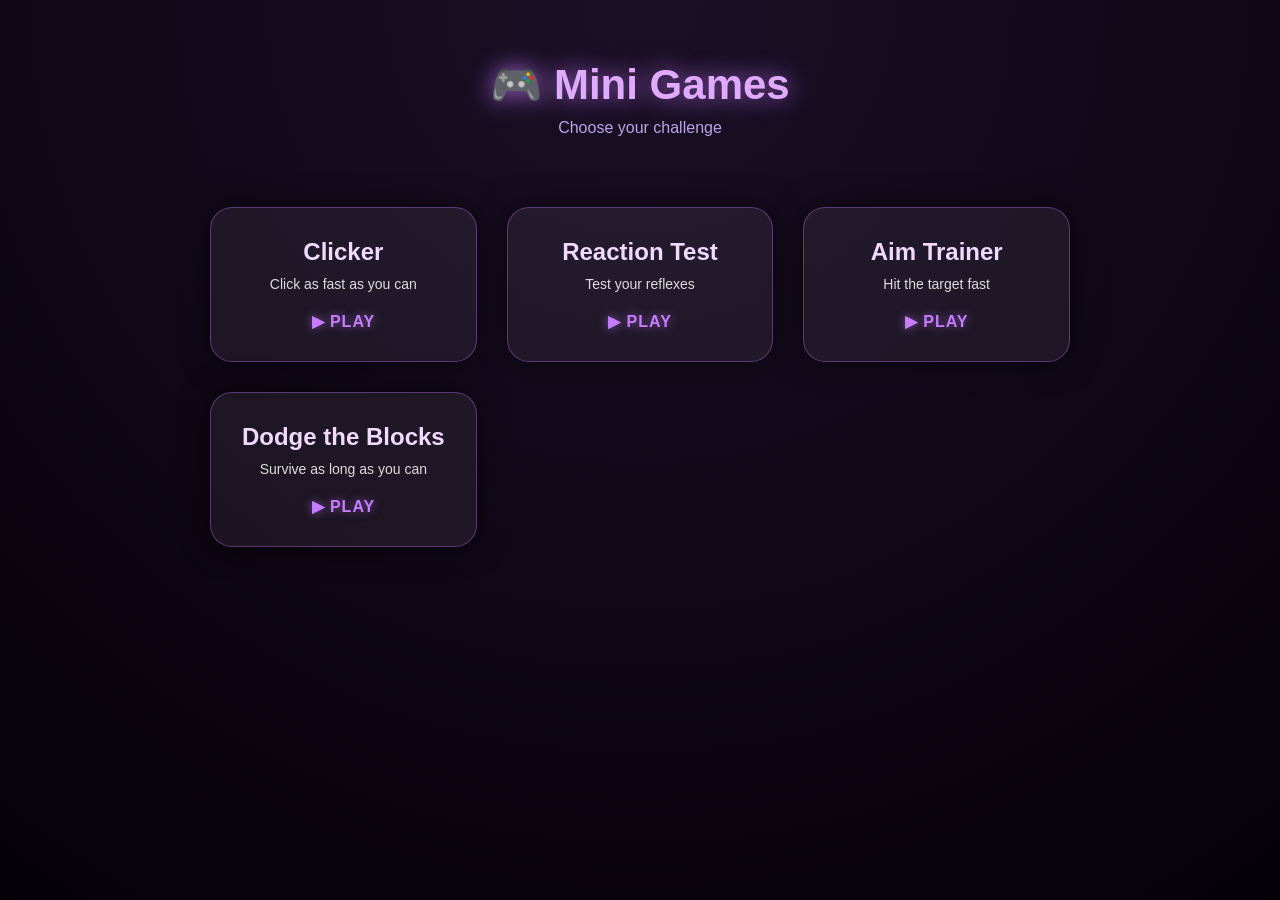
==== index.html @ 844326a2 "Refactor HTML structure for game cards" ====
<!DOCTYPE html>
<html lang="en">
<head>
  <meta charset="UTF-8">
  <title>Mini Games</title>
  <link rel="stylesheet" href="style.css">
</head>
<body>

<header>
  <h1>🎮 Mini Games</h1>
  <p>Choose your challenge</p>
</header>

<main>
  <div class="grid">

    <div class="card" onclick="openGame('games/clicker/clicker.html')">
      <h2>Clicker</h2>
      <p>Click as fast as you can</p>
      <span class="play">▶ PLAY</span>
    </div>

    <div class="card" onclick="openGame('games/reaction/reaction.html')">
      <h2>Reaction Test</h2>
      <p>Test your reflexes</p>
      <span class="play">▶ PLAY</span>
    </div>

    <div class="card" onclick="openGame('games/aim/aim.html')">
      <h2>Aim Trainer</h2>
      <p>Hit the target fast</p>
      <span class="play">▶ PLAY</span>
    </div>

    <div class="card" onclick="openGame('games/dodge/dodge.html')">
      <h2>Dodge the Blocks</h2>
      <p>Survive as long as you can</p>
      <span class="play">▶ PLAY</span>
    </div>

  </div>
</main>

<script>
  function openGame(path) {
    window.location.href = path;
  }
</script>

</body>
</html>
---- style.css ----
* {
  box-sizing: border-box;
  margin: 0;
  padding: 0;
}

body {
  min-height: 100vh;
  background: radial-gradient(circle at top, #1b1026, #050008);
  font-family: "Segoe UI", Arial, sans-serif;
  color: white;
}

/* HEADER */
header {
  text-align: center;
  padding: 60px 20px 30px;
}

header h1 {
  font-size: 42px;
  color: #e0aaff;
  text-shadow: 0 0 25px rgba(199,125,255,0.8);
}

header p {
  margin-top: 10px;
  color: #cdb4ff;
  opacity: 0.9;
}

/* GRID */
.grid {
  max-width: 900px;
  margin: 40px auto 80px;
  padding: 0 20px;
  display: grid;
  grid-template-columns: repeat(auto-fit, minmax(260px, 1fr));
  gap: 30px;
}

/* CARD */
.card {
  background: rgba(255,255,255,0.06);
  border: 1px solid rgba(199,125,255,0.35);
  border-radius: 22px;
  padding: 30px 25px;
  text-align: center;
  cursor: pointer;
  transition: all 0.25s ease;
  box-shadow: 0 0 30px rgba(0,0,0,0.6);
}

.card:hover {
  transform: translateY(-6px) scale(1.02);
  box-shadow: 0 0 45px rgba(199,125,255,0.6);
}

/* CARD TEXT */
.card h2 {
  font-size: 24px;
  margin-bottom: 10px;
  color: #f2d9ff;
}

.card p {
  font-size: 14px;
  opacity: 0.85;
  margin-bottom: 20px;
}

/* PLAY BUTTON */
.play {
  display: inline-block;
  font-weight: bold;
  letter-spacing: 1px;
  color: #c77dff;
  text-shadow: 0 0 10px rgba(199,125,255,0.6);
}
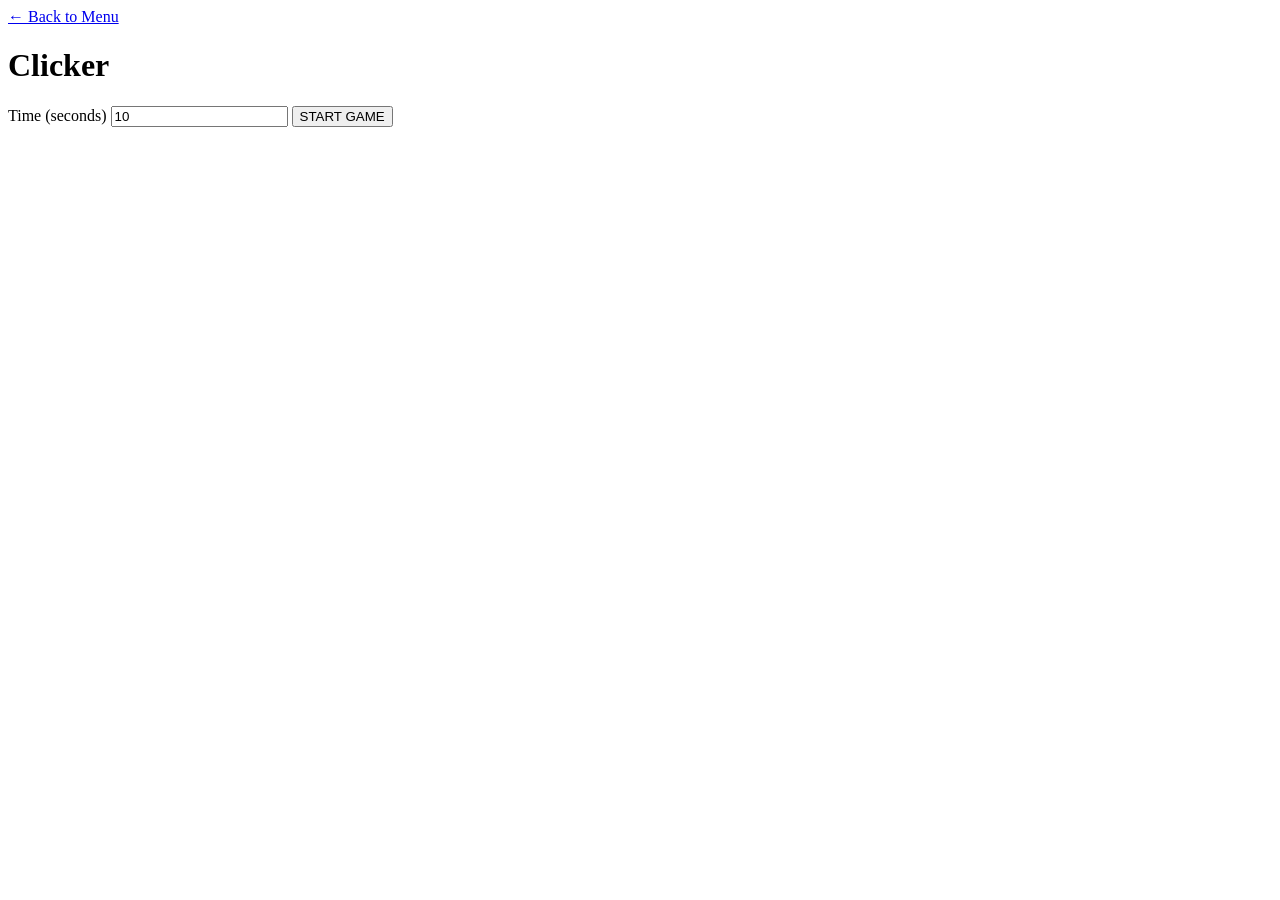
==== commit 4f902ee3: "Update index.html" ====
--- a/index.html
+++ b/index.html
@@ -2,50 +2,77 @@
 <html lang="en">
 <head>
   <meta charset="UTF-8">
-  <title>Mini Games</title>
-  <link rel="stylesheet" href="style.css">
+  <title>Clicker Game</title>
+  <link rel="stylesheet" href="clicker.css">
 </head>
 <body>
 
-<header>
-  <h1>🎮 Mini Games</h1>
-  <p>Choose your challenge</p>
-</header>
+<!-- 🔹 Back Button -->
+<a href="../../index.html" class="back-btn">← Back to Menu</a>
 
-<main>
-  <div class="grid">
+<div id="container">
+  <h1 id="title">Clicker</h1>
 
-    <div class="card" onclick="openGame('games/clicker/clicker.html')">
-      <h2>Clicker</h2>
-      <p>Click as fast as you can</p>
-      <span class="play">▶ PLAY</span>
-    </div>
+  <label id="label">Time (seconds)</label>
+  <input type="number" id="timeInput" value="10" />
 
-    <div class="card" onclick="openGame('games/reaction/reaction.html')">
-      <h2>Reaction Test</h2>
-      <p>Test your reflexes</p>
-      <span class="play">▶ PLAY</span>
-    </div>
+  <button id="mainBtn" onclick="startGame()">START GAME</button>
+</div>
 
-    <div class="card" onclick="openGame('games/aim/aim.html')">
-      <h2>Aim Trainer</h2>
-      <p>Hit the target fast</p>
-      <span class="play">▶ PLAY</span>
-    </div>
-
-    <div class="card" onclick="openGame('games/dodge/dodge.html')">
-      <h2>Dodge the Blocks</h2>
-      <p>Survive as long as you can</p>
-      <span class="play">▶ PLAY</span>
-    </div>
-
-  </div>
-</main>
+<!-- 🔹 Stats -->
+<div id="stats" style="display:none;">
+  <div>Score: <span id="score">0</span></div>
+  <div>Time: <span id="time">0</span></div>
+</div>
 
 <script>
-  function openGame(path) {
-    window.location.href = path;
+let score = 0;
+let timeLeft = 0;
+let timer;
+let gameRunning = false;
+
+function startGame() {
+  score = 0;
+  timeLeft = parseInt(document.getElementById('timeInput').value);
+  gameRunning = true;
+
+  // Hide menu stuff
+  document.getElementById('title').style.display = 'none';
+  document.getElementById('label').style.display = 'none';
+  document.getElementById('timeInput').style.display = 'none';
+
+  document.getElementById('stats').style.display = 'block';
+
+  // Turn button into CLICK button
+  const btn = document.getElementById('mainBtn');
+  btn.textContent = 'CLICK';
+  btn.onclick = increaseScore;
+
+  updateUI();
+
+  timer = setInterval(() => {
+    timeLeft--;
+    updateUI();
+
+    if (timeLeft <= 0) {
+      clearInterval(timer);
+      alert('Game Over! Your score: ' + score);
+      location.reload(); // clean reset
+    }
+  }, 1000);
+}
+
+function increaseScore() {
+  if (gameRunning && timeLeft > 0) {
+    score++;
+    updateUI();
   }
+}
+
+function updateUI() {
+  document.getElementById('score').textContent = score;
+  document.getElementById('time').textContent = timeLeft;
+}
 </script>
 
 </body>
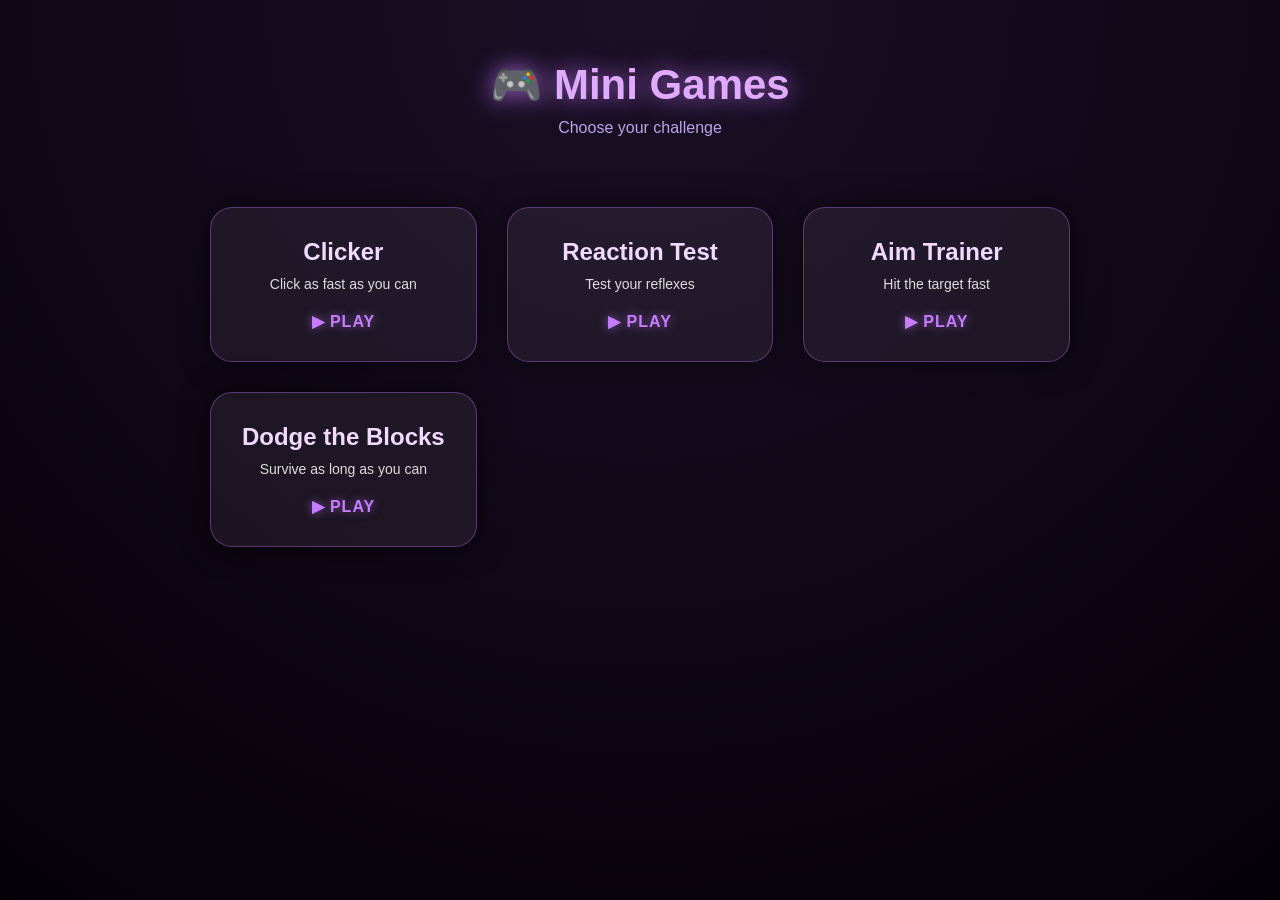
==== commit ae97427a: "Replace Clicker Game with Mini Games menu" ====
--- a/index.html
+++ b/index.html
@@ -1,79 +1 @@
-<!DOCTYPE html>
-<html lang="en">
-<head>
-  <meta charset="UTF-8">
-  <title>Clicker Game</title>
-  <link rel="stylesheet" href="clicker.css">
-</head>
-<body>
-
-<!-- 🔹 Back Button -->
-<a href="../../index.html" class="back-btn">← Back to Menu</a>
-
-<div id="container">
-  <h1 id="title">Clicker</h1>
-
-  <label id="label">Time (seconds)</label>
-  <input type="number" id="timeInput" value="10" />
-
-  <button id="mainBtn" onclick="startGame()">START GAME</button>
-</div>
-
-<!-- 🔹 Stats -->
-<div id="stats" style="display:none;">
-  <div>Score: <span id="score">0</span></div>
-  <div>Time: <span id="time">0</span></div>
-</div>
-
-<script>
-let score = 0;
-let timeLeft = 0;
-let timer;
-let gameRunning = false;
-
-function startGame() {
-  score = 0;
-  timeLeft = parseInt(document.getElementById('timeInput').value);
-  gameRunning = true;
-
-  // Hide menu stuff
-  document.getElementById('title').style.display = 'none';
-  document.getElementById('label').style.display = 'none';
-  document.getElementById('timeInput').style.display = 'none';
-
-  document.getElementById('stats').style.display = 'block';
-
-  // Turn button into CLICK button
-  const btn = document.getElementById('mainBtn');
-  btn.textContent = 'CLICK';
-  btn.onclick = increaseScore;
-
-  updateUI();
-
-  timer = setInterval(() => {
-    timeLeft--;
-    updateUI();
-
-    if (timeLeft <= 0) {
-      clearInterval(timer);
-      alert('Game Over! Your score: ' + score);
-      location.reload(); // clean reset
-    }
-  }, 1000);
-}
-
-function increaseScore() {
-  if (gameRunning && timeLeft > 0) {
-    score++;
-    updateUI();
-  }
-}
-
-function updateUI() {
-  document.getElementById('score').textContent = score;
-  document.getElementById('time').textContent = timeLeft;
-}
-</script>
-
-</body>
-</html>
+<!DOCTYPE html> <html lang="en"> <head> <meta charset="UTF-8"> <title>Mini Games</title> <link rel="stylesheet" href="style.css"> </head> <body> <header> <h1>🎮 Mini Games</h1> <p>Choose your challenge</p> </header> <main> <div class="grid"> <div class="card" onclick="openGame('games/clicker/clicker.html')"> <h2>Clicker</h2> <p>Click as fast as you can</p> <span class="play">▶ PLAY</span> </div> <div class="card" onclick="openGame('games/reaction/reaction.html')"> <h2>Reaction Test</h2> <p>Test your reflexes</p> <span class="play">▶ PLAY</span> </div> <div class="card" onclick="openGame('games/aim/aim.html')"> <h2>Aim Trainer</h2> <p>Hit the target fast</p> <span class="play">▶ PLAY</span> </div> <div class="card" onclick="openGame('games/dodge/dodge.html')"> <h2>Dodge the Blocks</h2> <p>Survive as long as you can</p> <span class="play">▶ PLAY</span> </div> </div> </main> <script> function openGame(path) { window.location.href = path; } </script> </body> </html>
--- a/style.css
+++ b/style.css
@@ -0,0 +1,79 @@
+* {
+  box-sizing: border-box;
+  margin: 0;
+  padding: 0;
+}
+
+body {
+  min-height: 100vh;
+  background: radial-gradient(circle at top, #1b1026, #050008);
+  font-family: "Segoe UI", Arial, sans-serif;
+  color: white;
+}
+
+/* HEADER */
+header {
+  text-align: center;
+  padding: 60px 20px 30px;
+}
+
+header h1 {
+  font-size: 42px;
+  color: #e0aaff;
+  text-shadow: 0 0 25px rgba(199,125,255,0.8);
+}
+
+header p {
+  margin-top: 10px;
+  color: #cdb4ff;
+  opacity: 0.9;
+}
+
+/* GRID */
+.grid {
+  max-width: 900px;
+  margin: 40px auto 80px;
+  padding: 0 20px;
+  display: grid;
+  grid-template-columns: repeat(auto-fit, minmax(260px, 1fr));
+  gap: 30px;
+}
+
+/* CARD */
+.card {
+  background: rgba(255,255,255,0.06);
+  border: 1px solid rgba(199,125,255,0.35);
+  border-radius: 22px;
+  padding: 30px 25px;
+  text-align: center;
+  cursor: pointer;
+  transition: all 0.25s ease;
+  box-shadow: 0 0 30px rgba(0,0,0,0.6);
+}
+
+.card:hover {
+  transform: translateY(-6px) scale(1.02);
+  box-shadow: 0 0 45px rgba(199,125,255,0.6);
+}
+
+/* CARD TEXT */
+.card h2 {
+  font-size: 24px;
+  margin-bottom: 10px;
+  color: #f2d9ff;
+}
+
+.card p {
+  font-size: 14px;
+  opacity: 0.85;
+  margin-bottom: 20px;
+}
+
+/* PLAY BUTTON */
+.play {
+  display: inline-block;
+  font-weight: bold;
+  letter-spacing: 1px;
+  color: #c77dff;
+  text-shadow: 0 0 10px rgba(199,125,255,0.6);
+}
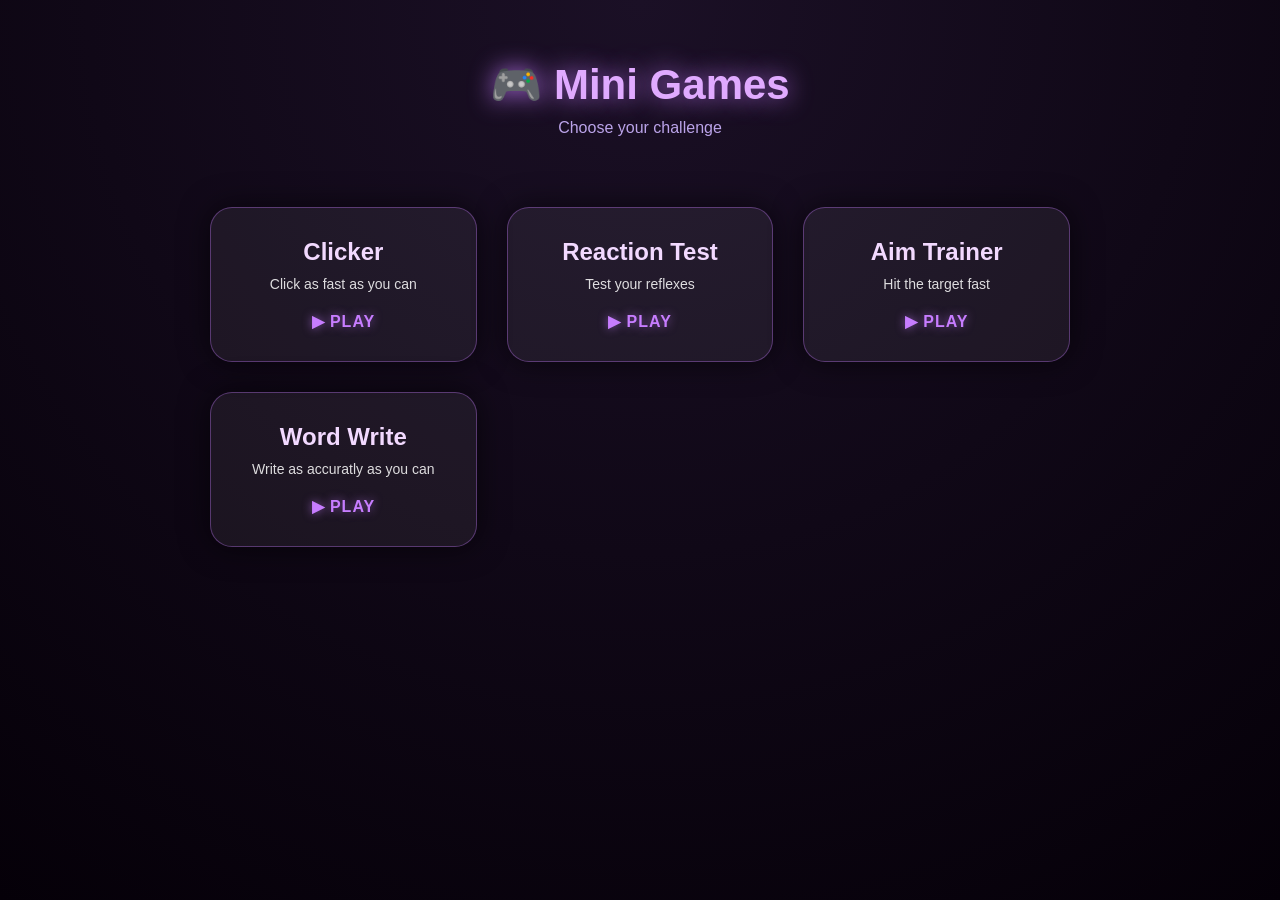
==== commit 77f2da09: "Rename game from 'Dodge the Blocks' to 'Word Write'" ====
--- a/index.html
+++ b/index.html
@@ -1 +1,52 @@
-<!DOCTYPE html> <html lang="en"> <head> <meta charset="UTF-8"> <title>Mini Games</title> <link rel="stylesheet" href="style.css"> </head> <body> <header> <h1>🎮 Mini Games</h1> <p>Choose your challenge</p> </header> <main> <div class="grid"> <div class="card" onclick="openGame('games/clicker/clicker.html')"> <h2>Clicker</h2> <p>Click as fast as you can</p> <span class="play">▶ PLAY</span> </div> <div class="card" onclick="openGame('games/reaction/reaction.html')"> <h2>Reaction Test</h2> <p>Test your reflexes</p> <span class="play">▶ PLAY</span> </div> <div class="card" onclick="openGame('games/aim/aim.html')"> <h2>Aim Trainer</h2> <p>Hit the target fast</p> <span class="play">▶ PLAY</span> </div> <div class="card" onclick="openGame('games/dodge/dodge.html')"> <h2>Dodge the Blocks</h2> <p>Survive as long as you can</p> <span class="play">▶ PLAY</span> </div> </div> </main> <script> function openGame(path) { window.location.href = path; } </script> </body> </html>
+<!DOCTYPE html>
+<html lang="en">
+<head>
+  <meta charset="UTF-8">
+  <title>Mini Games</title>
+  <link rel="stylesheet" href="style.css">
+</head>
+<body>
+
+<header>
+  <h1>🎮 Mini Games</h1>
+  <p>Choose your challenge</p>
+</header>
+
+<main>
+  <div class="grid">
+
+    <div class="card" onclick="openGame('games/clicker/clicker.html')">
+      <h2>Clicker</h2>
+      <p>Click as fast as you can</p>
+      <span class="play">▶ PLAY</span>
+    </div>
+
+    <div class="card" onclick="openGame('games/reaction/reaction.html')">
+      <h2>Reaction Test</h2>
+      <p>Test your reflexes</p>
+      <span class="play">▶ PLAY</span>
+    </div>
+
+    <div class="card" onclick="openGame('games/aim/aim.html')">
+      <h2>Aim Trainer</h2>
+      <p>Hit the target fast</p>
+      <span class="play">▶ PLAY</span>
+    </div>
+
+    <div class="card" onclick="openGame('games/dodge/dodge.html')">
+      <h2>Word Write</h2>
+      <p>Write as accuratly as you can</p>
+      <span class="play">▶ PLAY</span>
+    </div>
+
+  </div>
+</main>
+
+<script>
+  function openGame(path) {
+    window.location.href = path;
+  }
+</script>
+
+</body>
+</html>
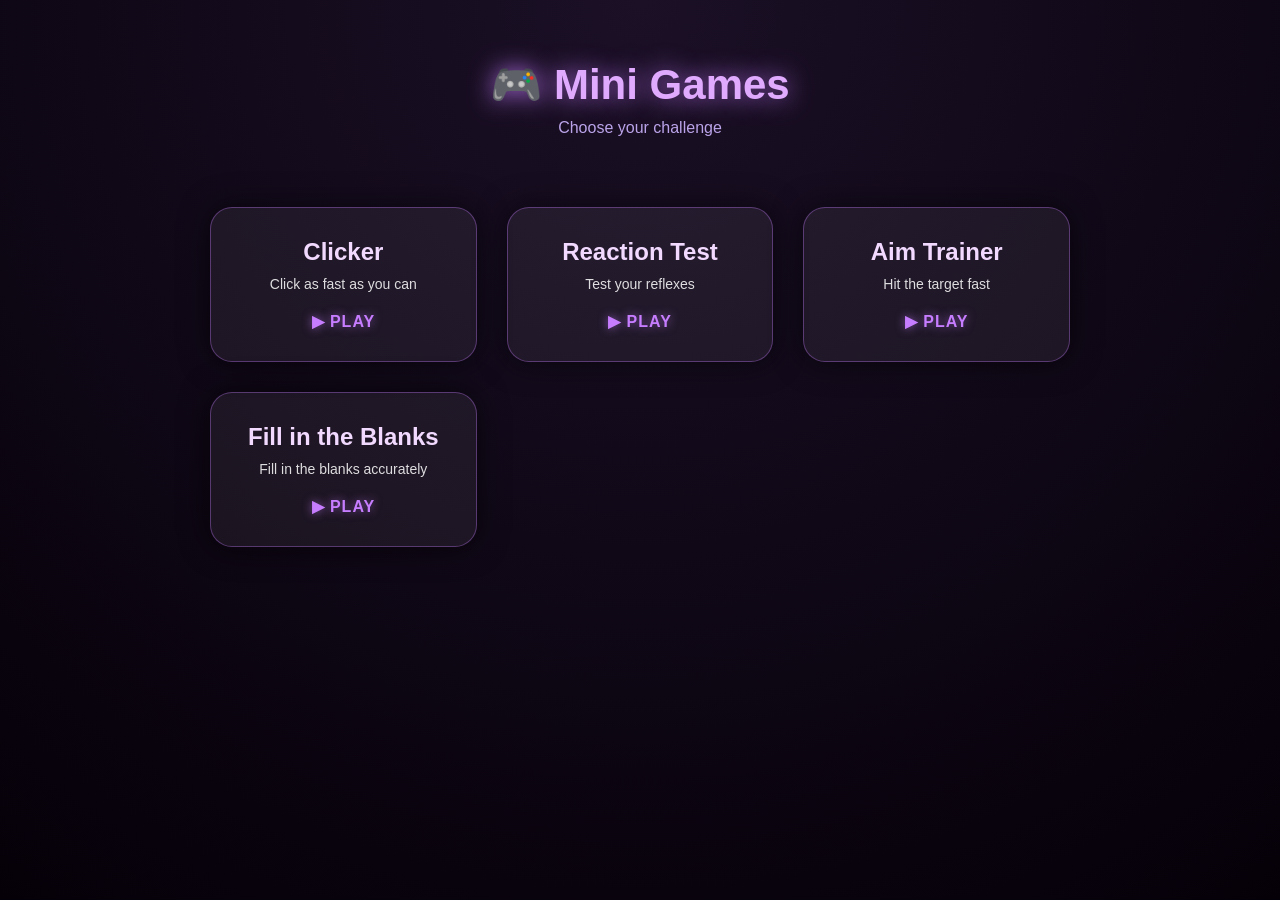
==== commit f849fae9: "Refactor Word Write game to implement fill-in-the-blanks functionality with updated UI and styling" ====
--- a/index.html
+++ b/index.html
@@ -33,9 +33,9 @@
       <span class="play">▶ PLAY</span>
     </div>
 
-    <div class="card" onclick="openGame('games/dodge/dodge.html')">
-      <h2>Word Write</h2>
-      <p>Write as accuratly as you can</p>
+    <div class="card" onclick="openGame('games/WordWrite/WordWrite.html')">
+      <h2>Fill in the Blanks</h2>
+      <p>Fill in the blanks accurately</p>
       <span class="play">▶ PLAY</span>
     </div>
 
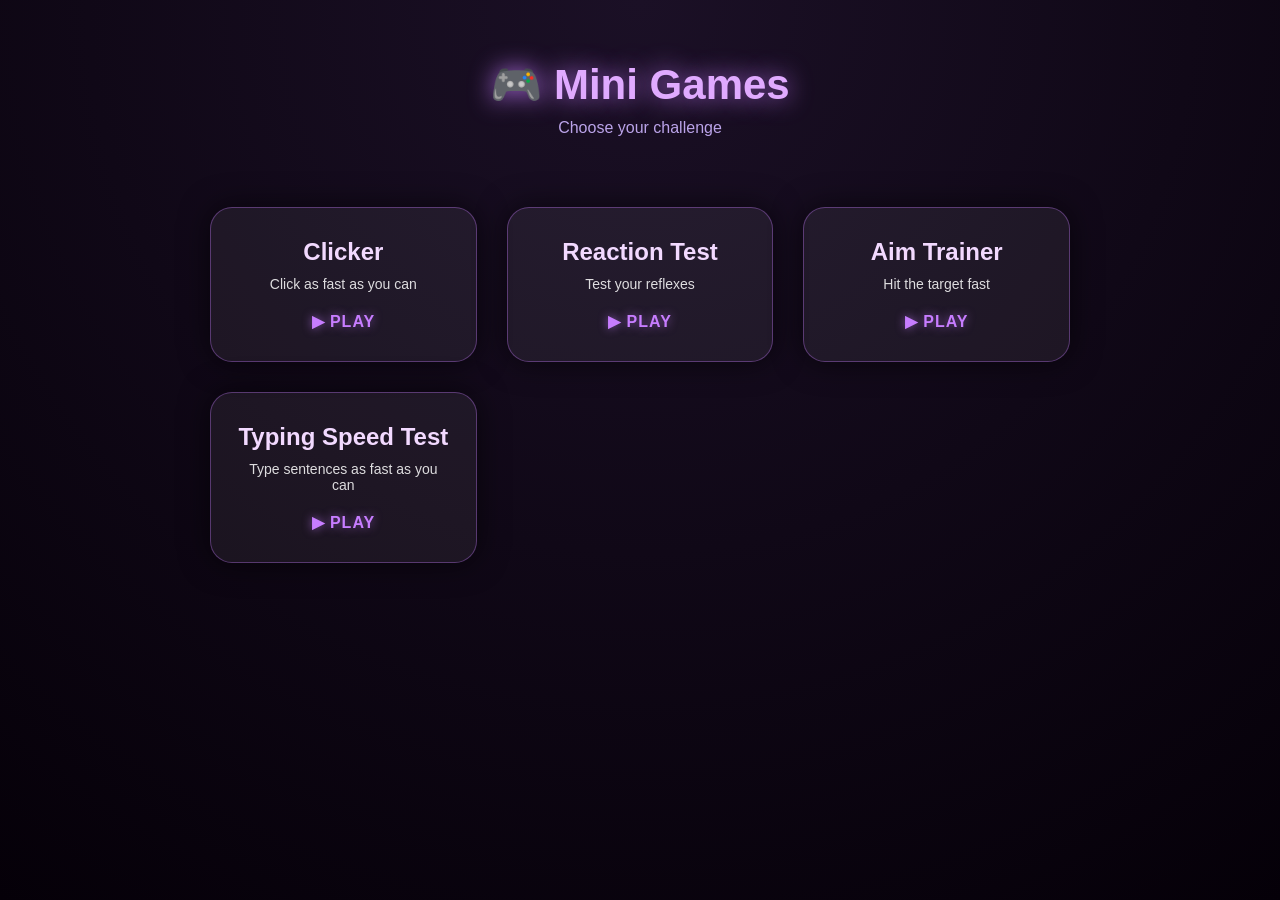
==== commit ae887138: "Refactor Word Write game to update title and description, enhance UI with correct/incorrect feedback" ====
--- a/index.html
+++ b/index.html
@@ -34,8 +34,8 @@
     </div>
 
     <div class="card" onclick="openGame('games/WordWrite/WordWrite.html')">
-      <h2>Fill in the Blanks</h2>
-      <p>Fill in the blanks accurately</p>
+      <h2>Typing Speed Test</h2>
+      <p>Type sentences as fast as you can</p>
       <span class="play">▶ PLAY</span>
     </div>
 
